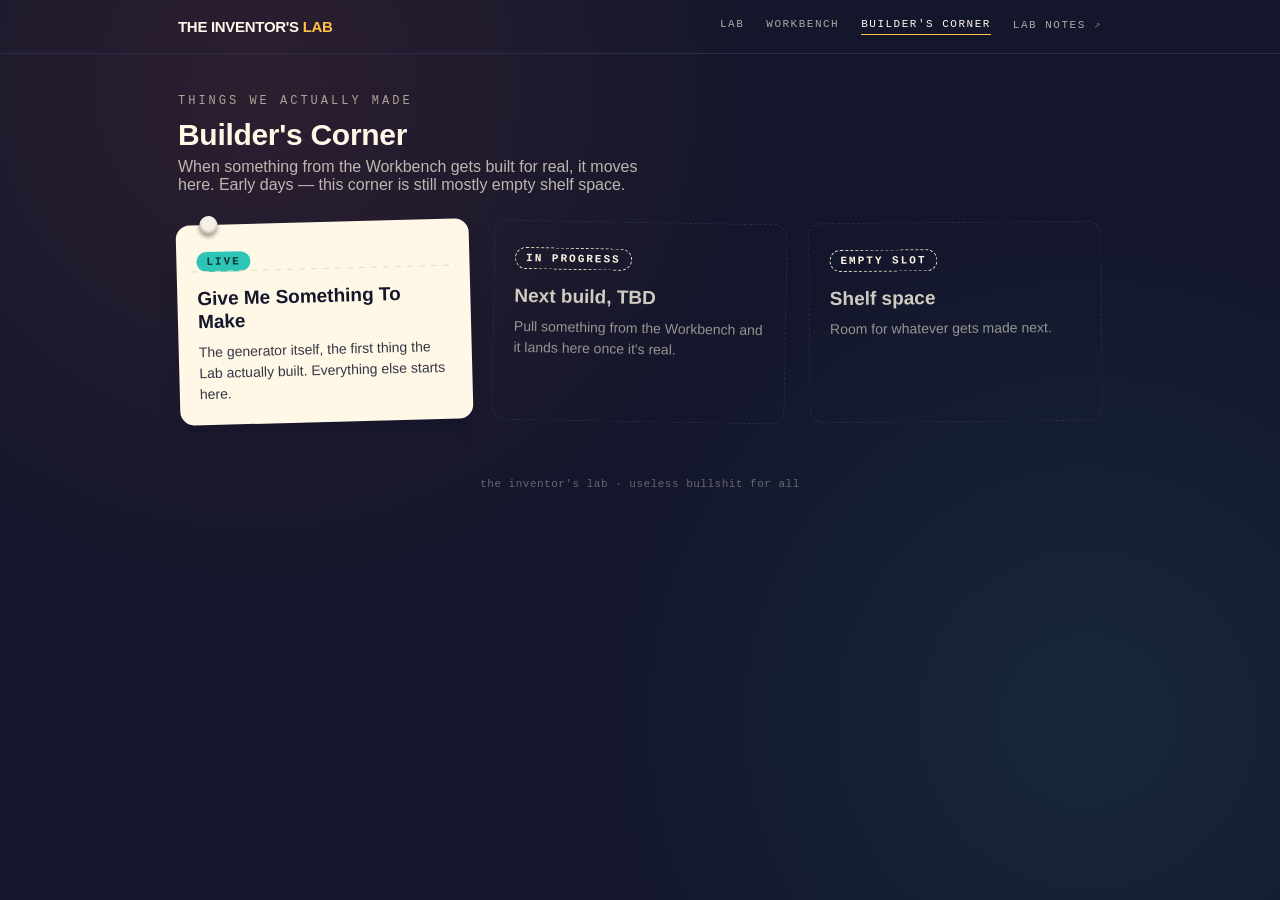
==== builders-corner.html @ 56169d20 "edit seed data" ====
<!DOCTYPE html>
<html lang="en">
<head>
<meta charset="UTF-8">
<meta name="viewport" content="width=device-width, initial-scale=1.0">
<title>Builder's Corner — The Inventor's Lab</title>
<link rel="stylesheet" href="assets/css/site.css">
</head>
<body>

<nav class="labnav">
  <div class="labnav-inner">
    <a class="labnav-mark" href="index.html">THE INVENTOR'S <span>LAB</span></a>
    <div class="labnav-links">
      <a href="index.html">Lab</a>
      <a href="workbench.html">Workbench</a>
      <a href="builders-corner.html" class="current">Builder's Corner</a>
      <a href="https://your-substack-url.substack.com" class="ext" target="_blank" rel="noopener">Lab Notes</a>
    </div>
  </div>
</nav>

<div class="wrap">

  <section>
    <p class="eyebrow">things we actually made</p>
    <h2 class="section-title">Builder's Corner</h2>
    <p class="section-sub">When something from the Workbench gets built for real, it moves here. Early days — this corner is still mostly empty shelf space.</p>

    <div class="board">
      <div class="ticket">
        <div class="pin"></div>
        <span class="ticket-label method">Live</span>
        <h3 class="ticket-title">Give Me Something To Make</h3>
        <p class="ticket-body">The generator itself, the first thing the Lab actually built. Everything else starts here.</p>
      </div>

      <div class="ticket placeholder">
        <span class="ticket-label" style="background:transparent;border:1px dashed var(--paper-line);color:var(--paper);">In progress</span>
        <h3 class="ticket-title">Next build, TBD</h3>
        <p class="ticket-body">Pull something from the Workbench and it lands here once it's real.</p>
      </div>

      <div class="ticket placeholder">
        <span class="ticket-label" style="background:transparent;border:1px dashed var(--paper-line);color:var(--paper);">Empty slot</span>
        <h3 class="ticket-title">Shelf space</h3>
        <p class="ticket-body">Room for whatever gets made next.</p>
      </div>
    </div>
  </section>

  <footer class="labfoot">the inventor's lab &middot; useless bullshit for all</footer>

</div>

</body>
</html>
---- assets/css/site.css ----
/* ============================================================
   THE INVENTOR'S LAB — shared tokens & components
   Same visual language as the generator page (give-me-something-to-make.html)
   ============================================================ */
:root{
  --ink: #14162B;
  --ink-soft: #2A2D4A;
  --paper: #FFF8E7;
  --paper-line: #E7DCC0;
  --topic: #FF6B5B;
  --topic-ink: #5C1A10;
  --method: #2EC4B6;
  --method-ink: #063632;
  --direction: #FFC145;
  --direction-ink: #4A3200;
  --pin: #F5F1E6;
  --shadow: rgba(20,22,43,0.45);
  --radius: 14px;
  --font-display: "Arial Black", "Helvetica Neue", Arial, sans-serif;
  --font-body: -apple-system, BlinkMacSystemFont, "Segoe UI", Roboto, sans-serif;
  --font-mono: "Courier New", Courier, monospace;
}

*{ box-sizing: border-box; }

html, body{
  margin:0; padding:0;
  background: var(--ink);
  color: var(--paper);
  font-family: var(--font-body);
  min-height: 100vh;
}

body{
  background-image:
    radial-gradient(circle at 20% 10%, rgba(255,107,91,0.10), transparent 40%),
    radial-gradient(circle at 85% 80%, rgba(46,196,182,0.10), transparent 40%);
}

a{ color: inherit; }

.wrap{
  max-width: 960px;
  margin: 0 auto;
  padding: 0 18px 80px;
}

/* ============================================================
   NAV — a strip, not a header. Reads like a label on the bench.
   ============================================================ */
.labnav{
  border-bottom: 1px solid var(--ink-soft);
  margin-bottom: 40px;
}
.labnav-inner{
  max-width: 960px;
  margin: 0 auto;
  padding: 18px 18px;
  display:flex;
  align-items:center;
  justify-content: space-between;
  flex-wrap: wrap;
  gap: 12px;
}
.labnav-mark{
  font-family: var(--font-display);
  font-weight: 900;
  font-size: 15px;
  letter-spacing: -0.3px;
  text-decoration: none;
  white-space: nowrap;
}
.labnav-mark span{ color: var(--direction); }
.labnav-links{
  display:flex;
  gap: 22px;
  flex-wrap: wrap;
  font-family: var(--font-mono);
  font-size: 11px;
  letter-spacing: 1.5px;
  text-transform: uppercase;
}
.labnav-links a{
  text-decoration:none;
  color: var(--paper);
  opacity: 0.65;
  padding-bottom: 3px;
  border-bottom: 1px solid transparent;
  transition: opacity 0.12s ease, border-color 0.12s ease;
}
.labnav-links a:hover{ opacity: 1; }
.labnav-links a.current{
  opacity: 1;
  border-bottom-color: var(--direction);
}
.labnav-links a.ext::after{ content: " ↗"; opacity: 0.6; }

/* ============================================================
   TYPE
   ============================================================ */
.eyebrow{
  font-family: var(--font-mono);
  font-size: 12px;
  letter-spacing: 3px;
  text-transform: uppercase;
  color: var(--paper-line);
  opacity: 0.7;
  margin: 0 0 10px;
}
h1.lab-title{
  font-family: var(--font-display);
  font-weight: 900;
  font-size: clamp(30px, 6vw, 52px);
  letter-spacing: -0.5px;
  margin: 0 0 8px;
  line-height: 1.02;
}
h1.lab-title span{
  display:inline-block;
  transform: rotate(-2deg);
  color: var(--direction);
}
.tagline{
  font-family: var(--font-mono);
  font-size: 13px;
  letter-spacing: 1.5px;
  text-transform: uppercase;
  opacity: 0.55;
  margin: 0 0 26px;
}
h2.section-title{
  font-family: var(--font-display);
  font-weight: 900;
  font-size: clamp(22px, 4vw, 30px);
  letter-spacing: -0.3px;
  margin: 0 0 6px;
}
.section-sub{
  font-family: var(--font-body);
  opacity: 0.7;
  margin: 0 0 28px;
  max-width: 56ch;
}

/* ============================================================
   BUTTONS
   ============================================================ */
.btn-primary{
  display:inline-block;
  font-family: var(--font-display);
  font-weight: 900;
  font-size: 17px;
  text-transform: uppercase;
  letter-spacing: 0.5px;
  background: var(--direction);
  color: var(--direction-ink);
  border: none;
  padding: 16px 34px;
  border-radius: 999px;
  cursor: pointer;
  text-decoration:none;
  box-shadow: 0 6px 0 #b8871f, 0 10px 18px rgba(0,0,0,0.35);
  transition: transform 0.1s ease, box-shadow 0.1s ease;
}
.btn-primary:hover{ transform: translateY(-2px); }
.btn-primary:active{ transform: translateY(2px); box-shadow: 0 3px 0 #b8871f; }

.btn-secondary{
  display:inline-block;
  font-family: var(--font-mono);
  font-size: 12px;
  letter-spacing: 1.5px;
  text-transform: uppercase;
  background: transparent;
  color: var(--paper);
  border: 1px solid var(--ink-soft);
  padding: 10px 18px;
  border-radius: 999px;
  cursor: pointer;
  text-decoration: none;
}
.btn-secondary:hover{ background: var(--ink-soft); }

/* ============================================================
   TICKET CARD — the signature element.
   Same grammar as the generator's card: pinned, tilted, torn edge.
   Reused everywhere: an idea, a build, a section of the Lab.
   ============================================================ */
.ticket{
  position: relative;
  background: var(--paper);
  color: var(--ink);
  border-radius: var(--radius);
  padding: 26px 20px 20px;
  box-shadow: 0 14px 0 -6px var(--shadow), 0 18px 24px -10px var(--shadow);
  transform: rotate(var(--tilt, 0deg));
  transition: transform 0.15s ease;
  text-decoration: none;
  display:block;
}
.ticket:hover{ transform: rotate(var(--tilt, 0deg)) translateY(-3px); }
.ticket::before{
  content: "";
  position:absolute;
  top: 46px; left: 14px; right: 14px;
  height: 1px;
  background-image: repeating-linear-gradient(to right, var(--paper-line) 0 6px, transparent 6px 12px);
}
.ticket .pin{
  position:absolute;
  top: -9px; left: 24px;
  transform: rotate(8deg);
  width: 18px; height: 18px;
  border-radius: 50%;
  background: var(--pin);
  box-shadow: inset 0 -2px 3px rgba(0,0,0,0.25), 0 3px 4px rgba(0,0,0,0.4);
}
.ticket-label{
  display:inline-block;
  font-family: var(--font-mono);
  font-size: 11px;
  letter-spacing: 2px;
  text-transform: uppercase;
  padding: 4px 10px;
  border-radius: 999px;
  margin-bottom: 16px;
  font-weight: 700;
}
.ticket-label.topic{ background: var(--topic); color: var(--topic-ink); }
.ticket-label.method{ background: var(--method); color: var(--method-ink); }
.ticket-label.direction{ background: var(--direction); color: var(--direction-ink); }

.ticket-title{
  font-family: var(--font-display);
  font-weight: 900;
  font-size: 19px;
  line-height: 1.2;
  margin: 0 0 8px;
}
.ticket-body{
  font-size: 14px;
  line-height: 1.5;
  opacity: 0.85;
  margin: 0;
}
.ticket-combo{
  font-family: var(--font-mono);
  font-size: 11px;
  letter-spacing: 0.5px;
  opacity: 0.55;
  margin: 0 0 10px;
  text-transform: uppercase;
}
.ticket-combo .sep{ opacity: 0.4; padding: 0 4px; }

.board{
  display: grid;
  grid-template-columns: repeat(auto-fill, minmax(240px, 1fr));
  gap: 26px 22px;
  margin-bottom: 10px;
}
.board .ticket:nth-child(3n+1){ --tilt: -1.5deg; }
.board .ticket:nth-child(3n+2){ --tilt: 1deg; }
.board .ticket:nth-child(3n)  { --tilt: -0.5deg; }

/* placeholder / coming-soon state */
.ticket.placeholder{
  background: transparent;
  border: 1.5px dashed var(--ink-soft);
  color: var(--paper);
  box-shadow: none;
}
.ticket.placeholder::before{ display:none; }
.ticket.placeholder .pin{ display:none; }
.ticket.placeholder .ticket-title{ color: var(--paper); opacity: 0.8; }
.ticket.placeholder .ticket-body{ color: var(--paper); opacity: 0.55; }

/* ============================================================
   HOMEPAGE HERO
   ============================================================ */
.hero{
  padding: 20px 0 50px;
  text-align: center;
}
.hero .eyebrow{ }
.hero-copy{
  max-width: 46ch;
  margin: 0 auto 30px;
  font-size: 15px;
  line-height: 1.7;
  opacity: 0.85;
}
.hero-copy strong{ color: var(--direction); font-weight: 700; }

.hero-actions{
  display:flex;
  flex-direction:column;
  align-items:center;
  gap: 10px;
}
.hero-note{
  font-family: var(--font-mono);
  font-size: 11px;
  letter-spacing: 1px;
  opacity: 0.4;
  margin-top: 6px;
}

section{ margin-bottom: 56px; }

footer.labfoot{
  text-align:center;
  font-size: 11px;
  opacity: 0.35;
  font-family: var(--font-mono);
  margin-top: 40px;
  letter-spacing: 0.5px;
}

@media (max-width: 560px){
  .labnav-inner{ flex-direction: column; align-items:flex-start; }
}
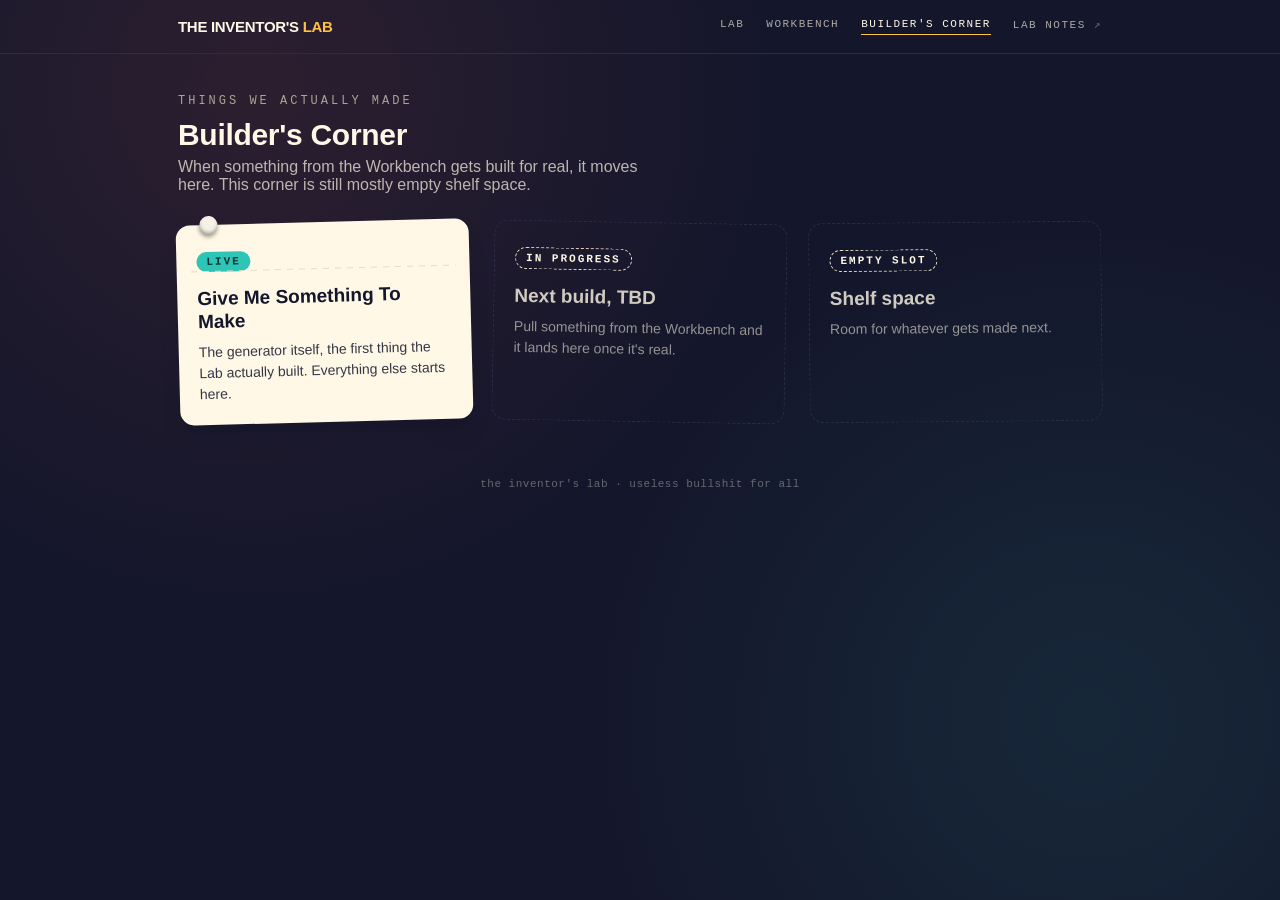
==== commit f9b266f9: "Update builders-corner.html" ====
--- a/builders-corner.html
+++ b/builders-corner.html
@@ -5,6 +5,7 @@
 <meta name="viewport" content="width=device-width, initial-scale=1.0">
 <title>Builder's Corner — The Inventor's Lab</title>
 <link rel="stylesheet" href="assets/css/site.css">
+<link rel="icon" type="image/png" href="images/favicon.png">
 </head>
 <body>
 
@@ -25,7 +26,7 @@
   <section>
     <p class="eyebrow">things we actually made</p>
     <h2 class="section-title">Builder's Corner</h2>
-    <p class="section-sub">When something from the Workbench gets built for real, it moves here. Early days — this corner is still mostly empty shelf space.</p>
+    <p class="section-sub">When something from the Workbench gets built for real, it moves here. This corner is still mostly empty shelf space.</p>
 
     <div class="board">
       <div class="ticket">
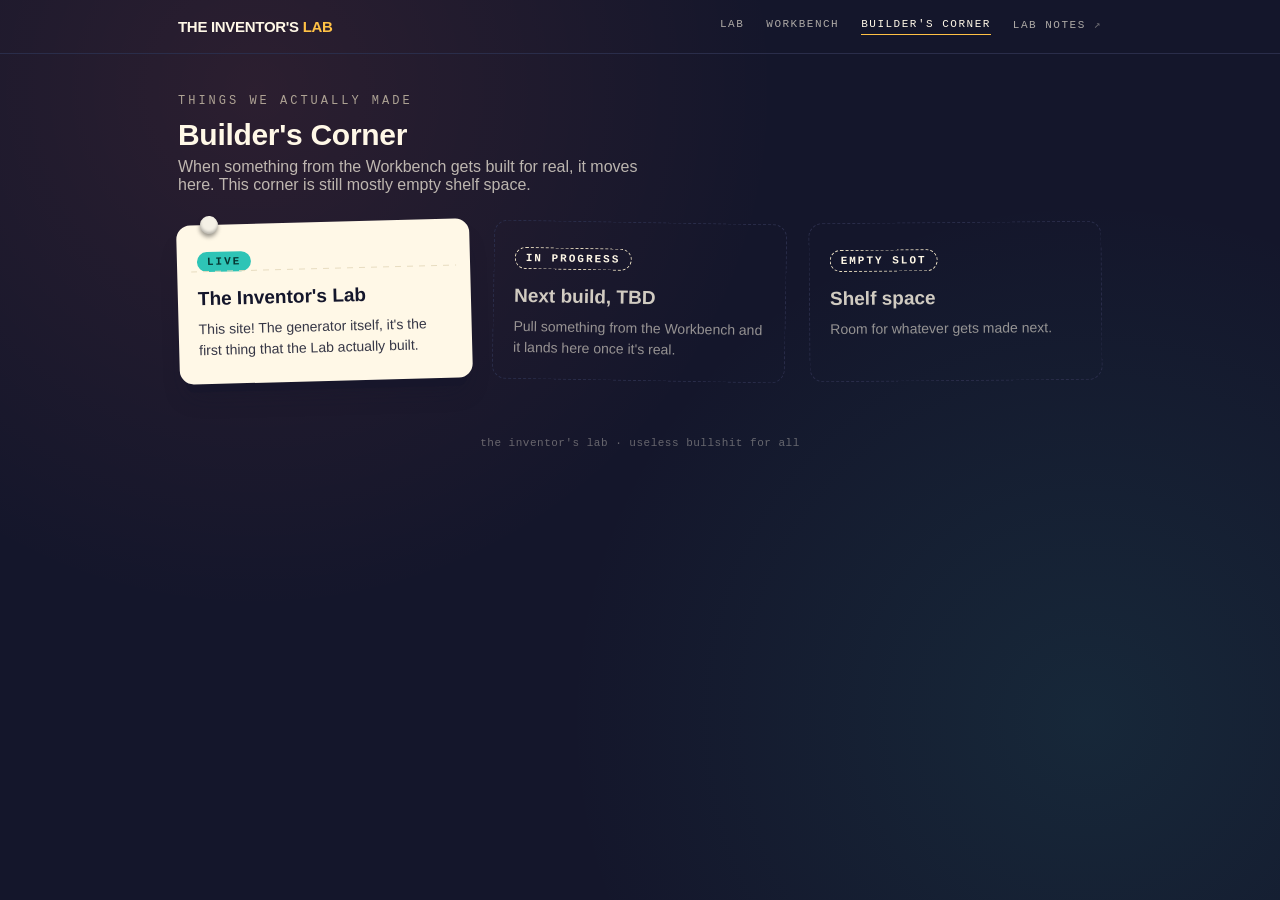
==== commit d5de64bf: "Update builders-corner.html" ====
--- a/builders-corner.html
+++ b/builders-corner.html
@@ -32,8 +32,8 @@
       <div class="ticket">
         <div class="pin"></div>
         <span class="ticket-label method">Live</span>
-        <h3 class="ticket-title">Give Me Something To Make</h3>
-        <p class="ticket-body">The generator itself, the first thing the Lab actually built. Everything else starts here.</p>
+        <h3 class="ticket-title">The Inventor's Lab</h3>
+        <p class="ticket-body">This site! The generator itself, it's the first thing that the Lab actually built.</p>
       </div>
 
       <div class="ticket placeholder">
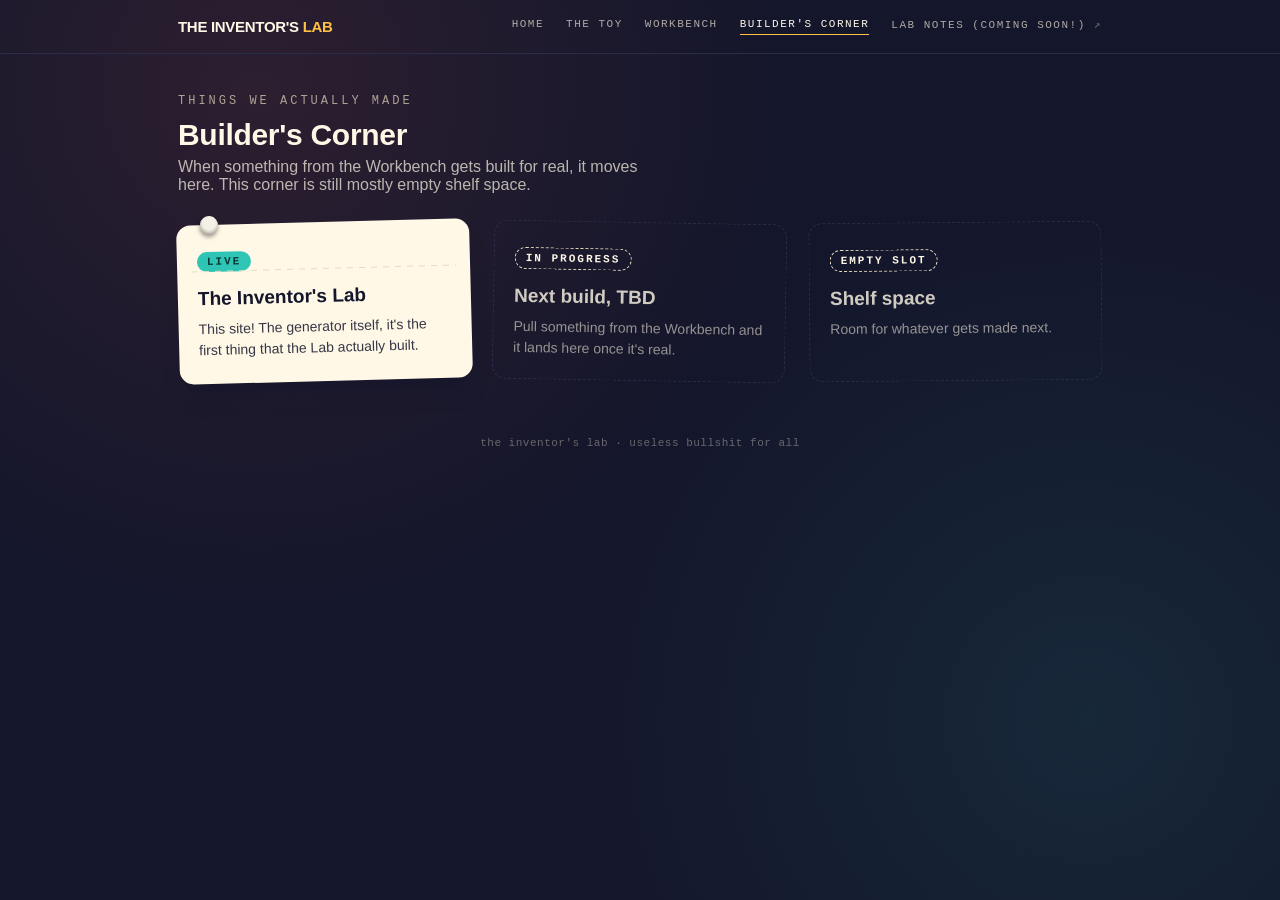
==== commit fa11f5a8: "fix the navbar and add the toy to it" ====
--- a/builders-corner.html
+++ b/builders-corner.html
@@ -13,10 +13,11 @@
   <div class="labnav-inner">
     <a class="labnav-mark" href="index.html">THE INVENTOR'S <span>LAB</span></a>
     <div class="labnav-links">
-      <a href="index.html">Lab</a>
+      <a href="index.html">Home</a>
+      <a href="https://inventors-lab.vercel.app/generator.html">The Toy</a>
       <a href="workbench.html">Workbench</a>
       <a href="builders-corner.html" class="current">Builder's Corner</a>
-      <a href="https://your-substack-url.substack.com" class="ext" target="_blank" rel="noopener">Lab Notes</a>
+      <a href="https://your-substack-url.substack.com" class="ext" target="_blank" rel="noopener">Lab Notes (coming soon!)</a>
     </div>
   </div>
 </nav>
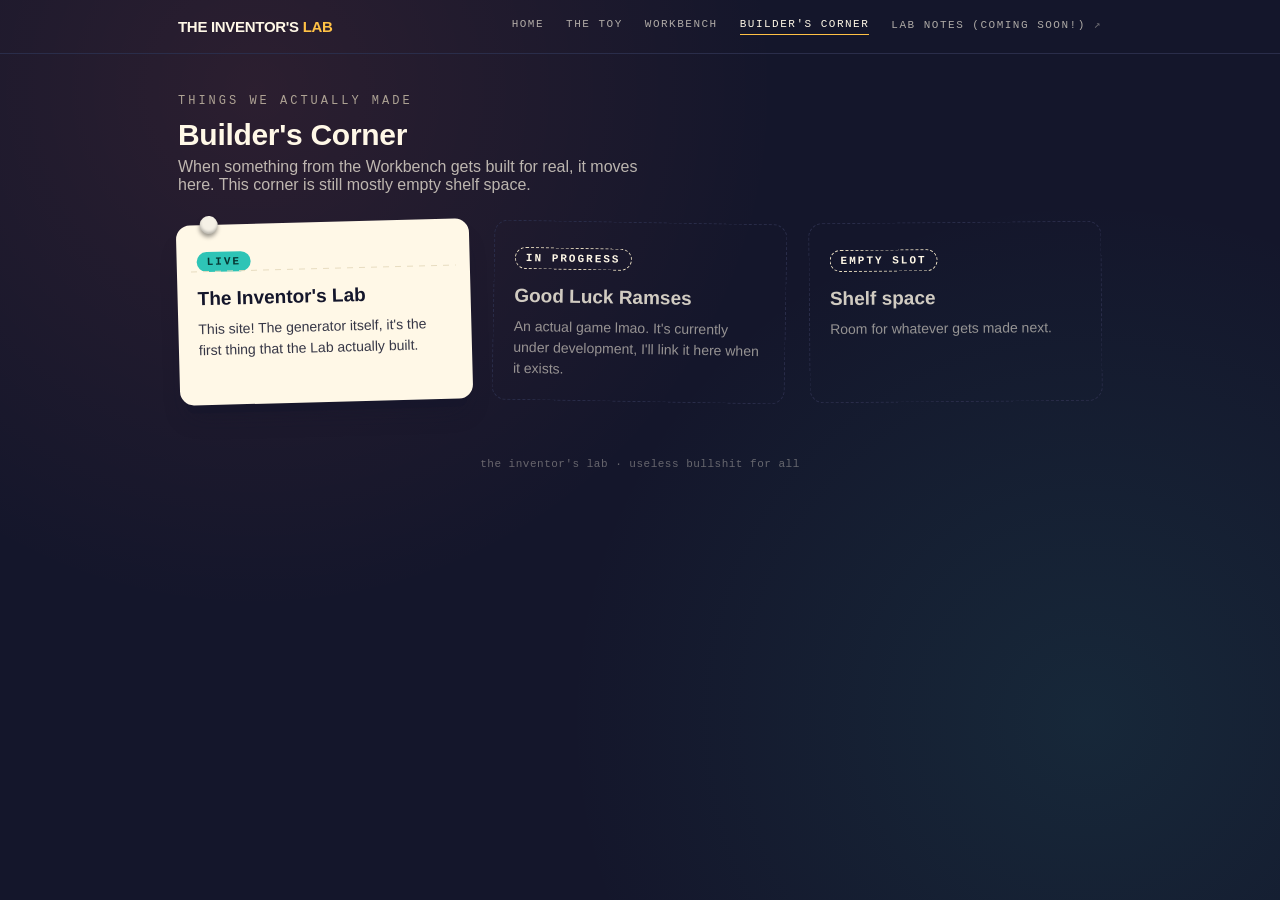
==== commit c0a66f1e: "add ramses to builders corner" ====
--- a/builders-corner.html
+++ b/builders-corner.html
@@ -39,8 +39,8 @@
 
       <div class="ticket placeholder">
         <span class="ticket-label" style="background:transparent;border:1px dashed var(--paper-line);color:var(--paper);">In progress</span>
-        <h3 class="ticket-title">Next build, TBD</h3>
-        <p class="ticket-body">Pull something from the Workbench and it lands here once it's real.</p>
+        <h3 class="ticket-title">Good Luck Ramses</h3>
+        <p class="ticket-body">An actual game lmao. It's currently under development, I'll link it here when it exists.</p>
       </div>
 
       <div class="ticket placeholder">
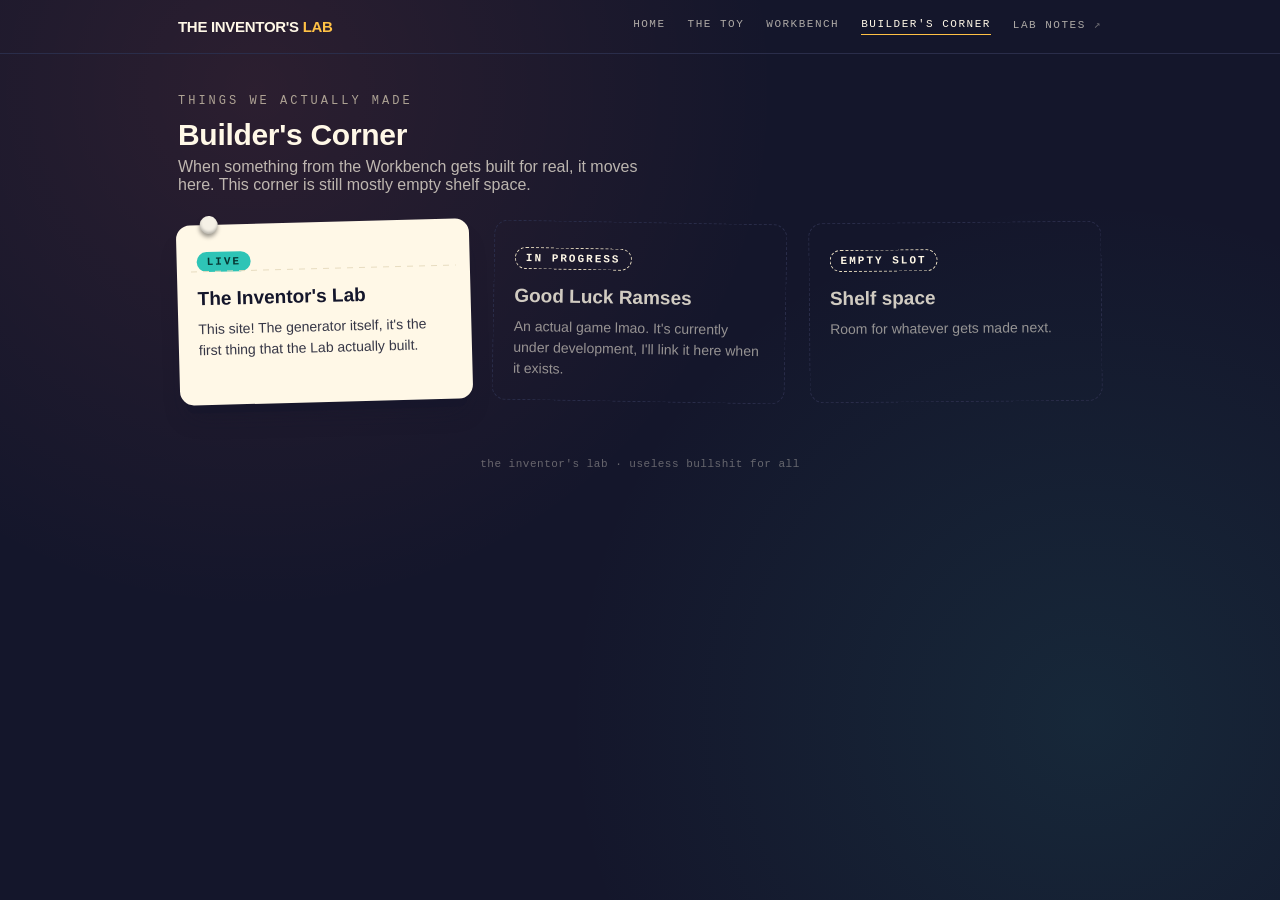
==== commit 2841ed89: "remove coming soon" ====
--- a/builders-corner.html
+++ b/builders-corner.html
@@ -17,7 +17,7 @@
       <a href="https://inventors-lab.vercel.app/generator.html">The Toy</a>
       <a href="workbench.html">Workbench</a>
       <a href="builders-corner.html" class="current">Builder's Corner</a>
-      <a href="https://your-substack-url.substack.com" class="ext" target="_blank" rel="noopener">Lab Notes (coming soon!)</a>
+      <a href="https://inventorslab.substack.com/" class="ext" target="_blank" rel="noopener">Lab Notes</a>
     </div>
   </div>
 </nav>
